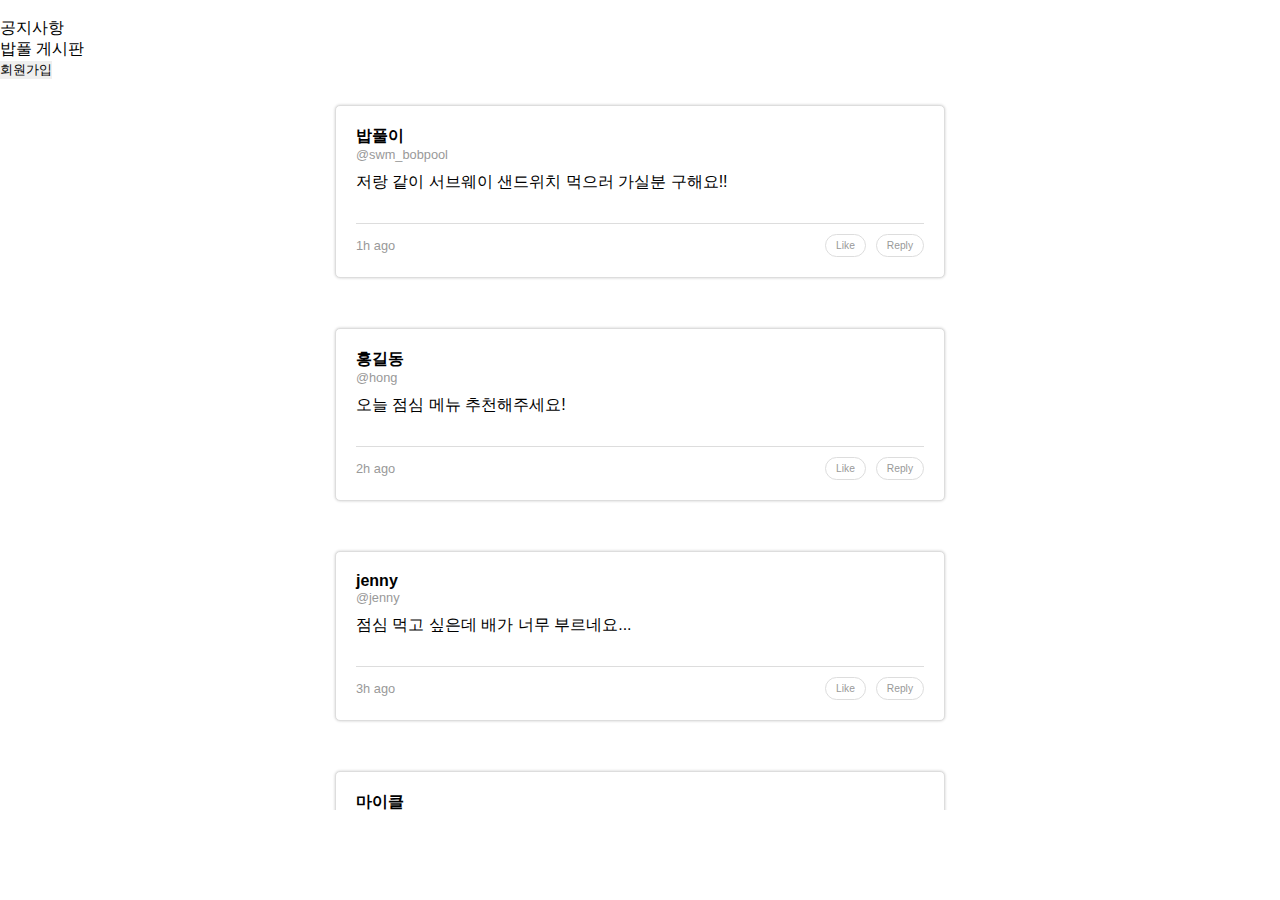
==== bobpool.html @ 14bff360 "bobpool" ====
<!DOCTYPE html>
<html lang="en">
  <head>
    <meta charset="UTF-8" />
    <meta http-equiv="X-UA-Compatible" content="IE=edge" />
    <meta name="viewport" content="width=device-width, initial-scale=1.0" />
    <title>Document</title>
    <link rel="stylesheet" href="css/style.css" />
    <link rel="stylesheet" href="css/bobpool.css" />
  </head>
  <body>
    <div>
      <section class="header">
        <header class="navbar">
          <div class="navbar_logo">
            <a href="index.html"><img src="assets/images/logo.png" alt="" /></a>
          </div>

          <ul class="navbar_menu">
            <a href="notice.html"><li>공지사항</li></a>
            <a href="bobpool.html"><li>밥풀 게시판</li></a>
          </ul>

          <div class="navbar_pcicon">
            <a href="signup.html"><button>회원가입</button></a>
          </div>
        </header>
      </section>
      <main class="main">
        <script src="./js/bobpool.js"></script>
      </main>
    </div>
  </body>
</html>
---- css/style.css ----
@import "header.css";
@import "footer.css";
@import "notice.css";
@import "signup.css";
@import "announcement.css";


* {
    font-family: "Noto Sans KR", sans-serif;
    margin: 0;
    padding: 0;
    box-sizing: border-box;
    outline: none;
    border: none;
    text-decoration: none;
    transition: all 0.01s linear;
}

a {
    color: var(--black);
    text-decoration: none;
}

body {
    background-color: var(--white);
}

:root {
    --blue: rgb(30, 183, 230);
    --white: white;
    --gray: rgb(54, 54, 54);
    --black: black;
}

.home {
    width: 100%;
    height: 640px;
    margin-top: 40px;
}

.home-main {
    width: 100%;
    height: 100%;
    display: flex;
    justify-content: center;
    align-items: center;
    flex-direction: column;
}

.home-main img {
    width: 90%;
    height: 100%;
}
---- css/bobpool.css ----
.main {
  width: 50%;
  height: 80%;
  position: absolute;
  left: 50%;
  top: 50%;
  transform: translate(-50%, -50%);
  overflow-y: auto;
}

.feed {
  display: flex;
  flex-direction: column;
  gap: 20px;
  padding: 15px;
  margin-bottom: 20px;
}

.news {
  display: flex;
  flex-direction: column;
  background-color: white;
  border: 1px solid #ddd;
  border-radius: 5px;
  box-shadow: 0px 0px 3px 0px rgba(0, 0, 0, 0.2);
  padding: 20px;
  overflow: hidden;
}

.news-header {
  display: flex;
  align-items: center;
  gap: 10px;
}

.avatar {
  width: 50px;
  height: 50px;
  border-radius: 50%;
}

.news-user {
  display: flex;
  flex-direction: column;
}

.name {
  font-weight: bold;
}

.handle {
  font-size: 0.8em;
  color: #999;
}

.news-body {
  margin-top: 10px;
  margin-bottom: 10px;
}

.news-text {
  margin-bottom: 10px;
}

.news-image {
  max-width: 100%;
  height: auto;
  margin-bottom: 10px;
}

.news-footer {
  display: flex;
  justify-content: space-between;
  align-items: center;
  font-size: 0.8em;
  color: #999;
  margin-top: 10px;
  padding-top: 10px;
  border-top: 1px solid #ddd;
}

.news-actions {
  display: flex;
  gap: 10px;
}

.like-button,
.reply-button {
  background-color: #fff;
  border: 1px solid #ddd;
  border-radius: 20px;
  padding: 5px 10px;
  font-size: 0.8em;
  color: #999;
  cursor: pointer;
}

.like-button:hover,
.reply-button:hover {
  background-color: #f5f5f5;
}
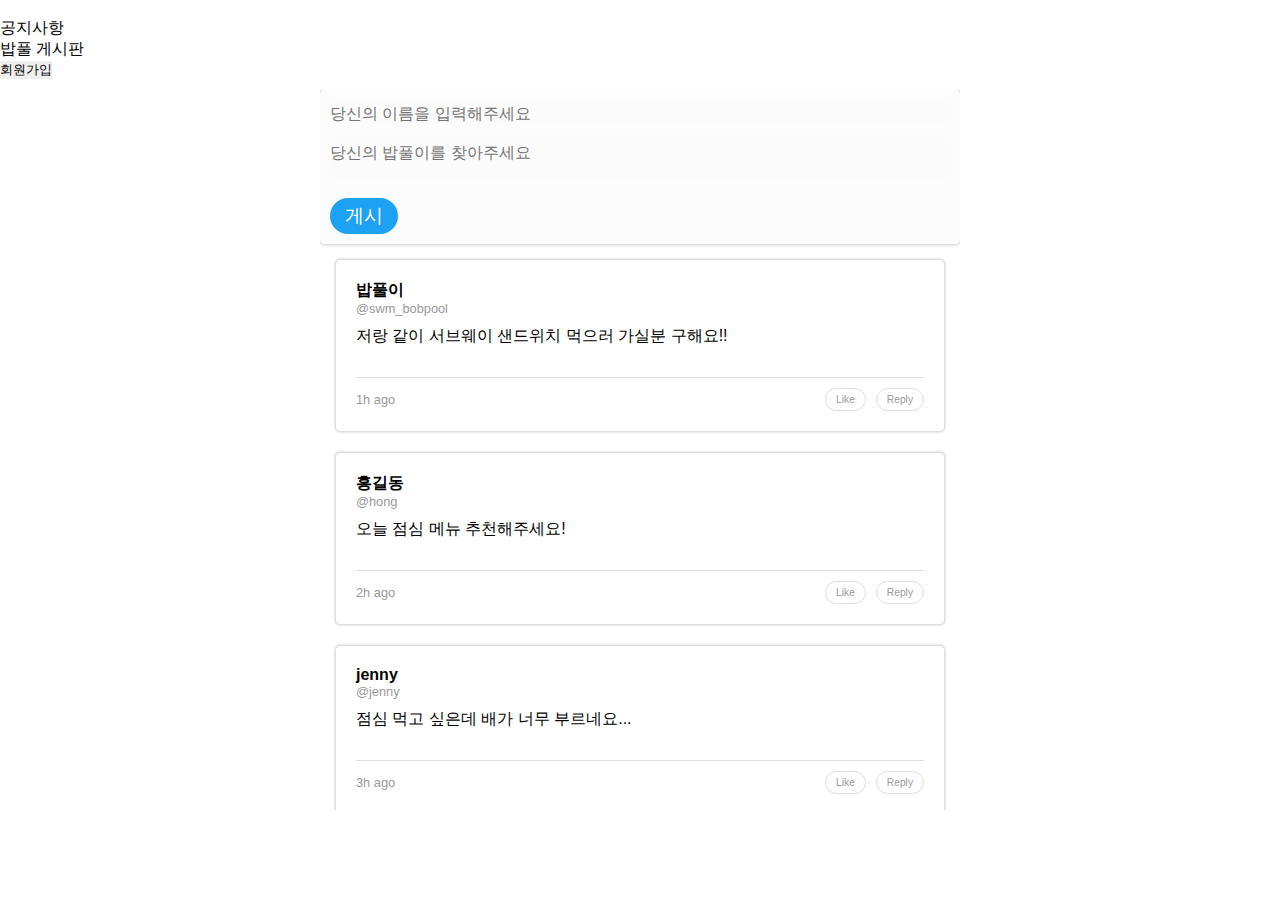
==== commit e442f236: "post bobpool" ====
--- a/bobpool.html
+++ b/bobpool.html
@@ -27,6 +27,18 @@
         </header>
       </section>
       <main class="main">
+        <!-- <form class="make-form">
+          <textarea name="make-text" placeholder="What's happening?"></textarea>
+          <div class="make-actions">
+            <button class="make-button" type="submit">게시</button>
+          </div>
+        </form> -->
+        <div class="form-container">
+          <div class="make-form-news"></div>
+        </div>
+        <div class="feed"></div>
+        <script src="./js/constants.js"></script>
+        <script src="./js/make-form.js"></script>
         <script src="./js/bobpool.js"></script>
       </main>
     </div>
--- a/css/bobpool.css
+++ b/css/bobpool.css
@@ -99,3 +99,67 @@
 .reply-button:hover {
   background-color: #f5f5f5;
 }
+
+.make-form {
+  display: flex;
+  flex-direction: column;
+  border: none;
+  padding: 0;
+}
+
+textarea[name="make-text"] {
+  width: 100%;
+  resize: none;
+  border: none;
+  font-size: 1em;
+  margin-bottom: 10px;
+}
+
+.make-actions {
+  display: flex;
+  justify-content: space-between;
+  align-items: center;
+}
+
+.make-button {
+  background-color: #1da1f2;
+  color: #fff;
+  border: none;
+  border-radius: 20px;
+  padding: 5px 15px;
+  font-size: 1.2em;
+  cursor: pointer;
+  transition: background-color 0.2s;
+}
+
+.make-button:hover {
+  background-color: #0c85d0;
+}
+
+.make-form label {
+  display: block;
+  margin-bottom: 5px;
+}
+.make-form input[type="text"],
+.make-form textarea {
+  width: 100%;
+  resize: none;
+  border: none;
+  font-size: 1em;
+  margin-bottom: 10px;
+  background-color: rgba(251, 251, 251, 0.655); /* 색상 추가 */
+  border-radius: 5px; /* 모서리 둥글게 */
+  padding-top: 5px; /* 간격 추가 */
+}
+
+.make-divider {
+  border: none;
+  border-top: 1px solid #ccc;
+}
+
+.form-container {
+  background-color: rgba(251, 251, 251, 0.655);
+  border-radius: 5px;
+  box-shadow: 0px 0px 5px 0px rgba(0, 0, 0, 0.3);
+  padding: 10px;
+}
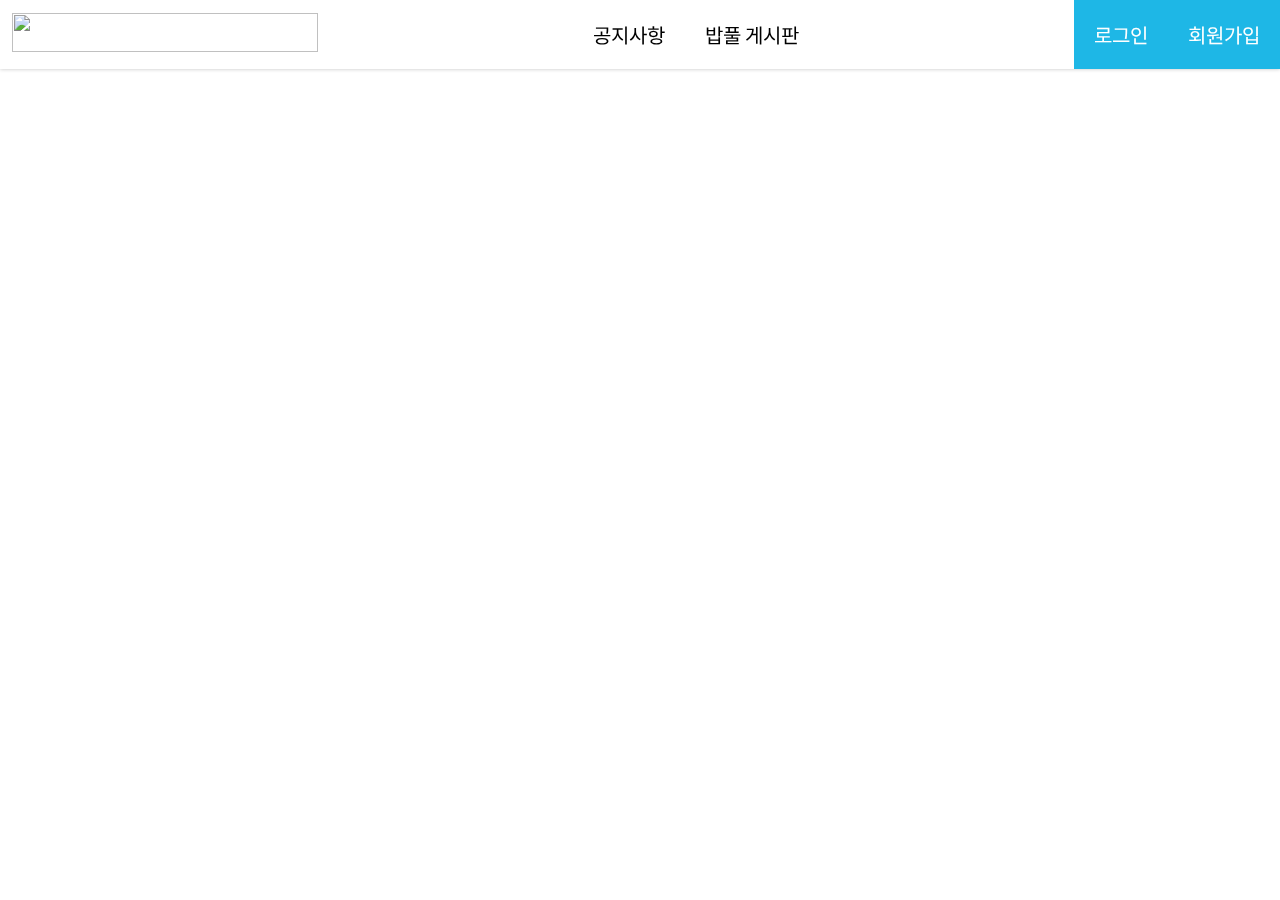
==== commit e2942fad: "adding login menu" ====
--- a/bobpool.html
+++ b/bobpool.html
@@ -7,6 +7,14 @@
     <title>Document</title>
     <link rel="stylesheet" href="css/style.css" />
     <link rel="stylesheet" href="css/bobpool.css" />
+    <link
+      href="https://fonts.googleapis.com/css2?family=Noto+Sans+KR:wght@300;500;700&display=swap"
+      rel="stylesheet"
+    />
+    <link
+      rel="stylesheet"
+      href="https://cdnjs.cloudflare.com/ajax/libs/font-awesome/5.15.4/css/all.min.css"
+    />
   </head>
   <body>
     <div>
@@ -22,23 +30,12 @@
           </ul>
 
           <div class="navbar_pcicon">
+              <a href="login.html"><button>로그인</button></a>
             <a href="signup.html"><button>회원가입</button></a>
           </div>
         </header>
       </section>
       <main class="main">
-        <!-- <form class="make-form">
-          <textarea name="make-text" placeholder="What's happening?"></textarea>
-          <div class="make-actions">
-            <button class="make-button" type="submit">게시</button>
-          </div>
-        </form> -->
-        <div class="form-container">
-          <div class="make-form-news"></div>
-        </div>
-        <div class="feed"></div>
-        <script src="./js/constants.js"></script>
-        <script src="./js/make-form.js"></script>
         <script src="./js/bobpool.js"></script>
       </main>
     </div>
--- a/css/style.css
+++ b/css/style.css
@@ -2,6 +2,7 @@
 @import "footer.css";
 @import "notice.css";
 @import "signup.css";
+@import "login.css";
 @import "announcement.css";
 
 
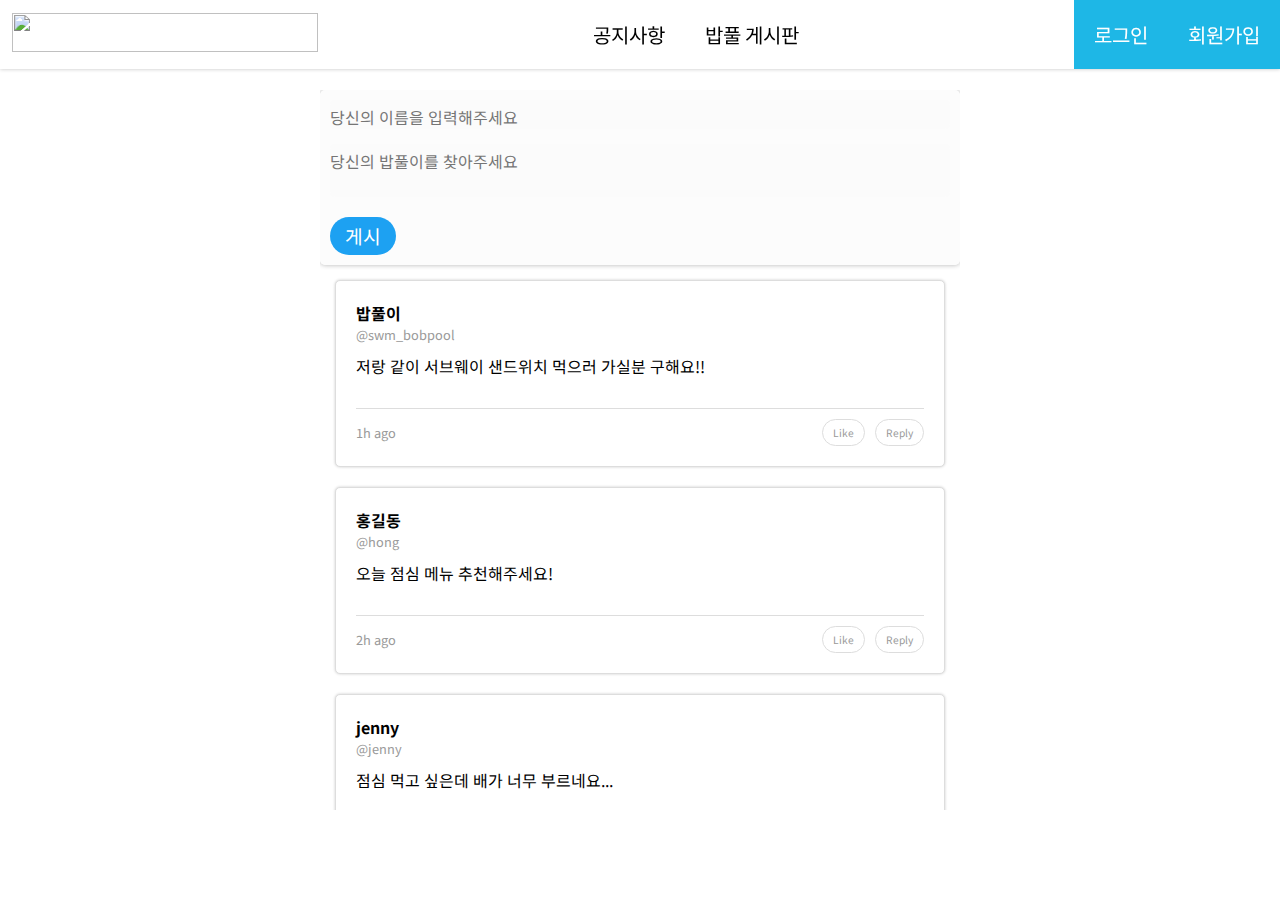
==== commit ed9b12ec: "Merge branch 'rice-grass:master' into master" ====
--- a/bobpool.html
+++ b/bobpool.html
@@ -36,6 +36,18 @@
         </header>
       </section>
       <main class="main">
+        <!-- <form class="make-form">
+          <textarea name="make-text" placeholder="What's happening?"></textarea>
+          <div class="make-actions">
+            <button class="make-button" type="submit">게시</button>
+          </div>
+        </form> -->
+        <div class="form-container">
+          <div class="make-form-news"></div>
+        </div>
+        <div class="feed"></div>
+        <script src="./js/constants.js"></script>
+        <script src="./js/make-form.js"></script>
         <script src="./js/bobpool.js"></script>
       </main>
     </div>
